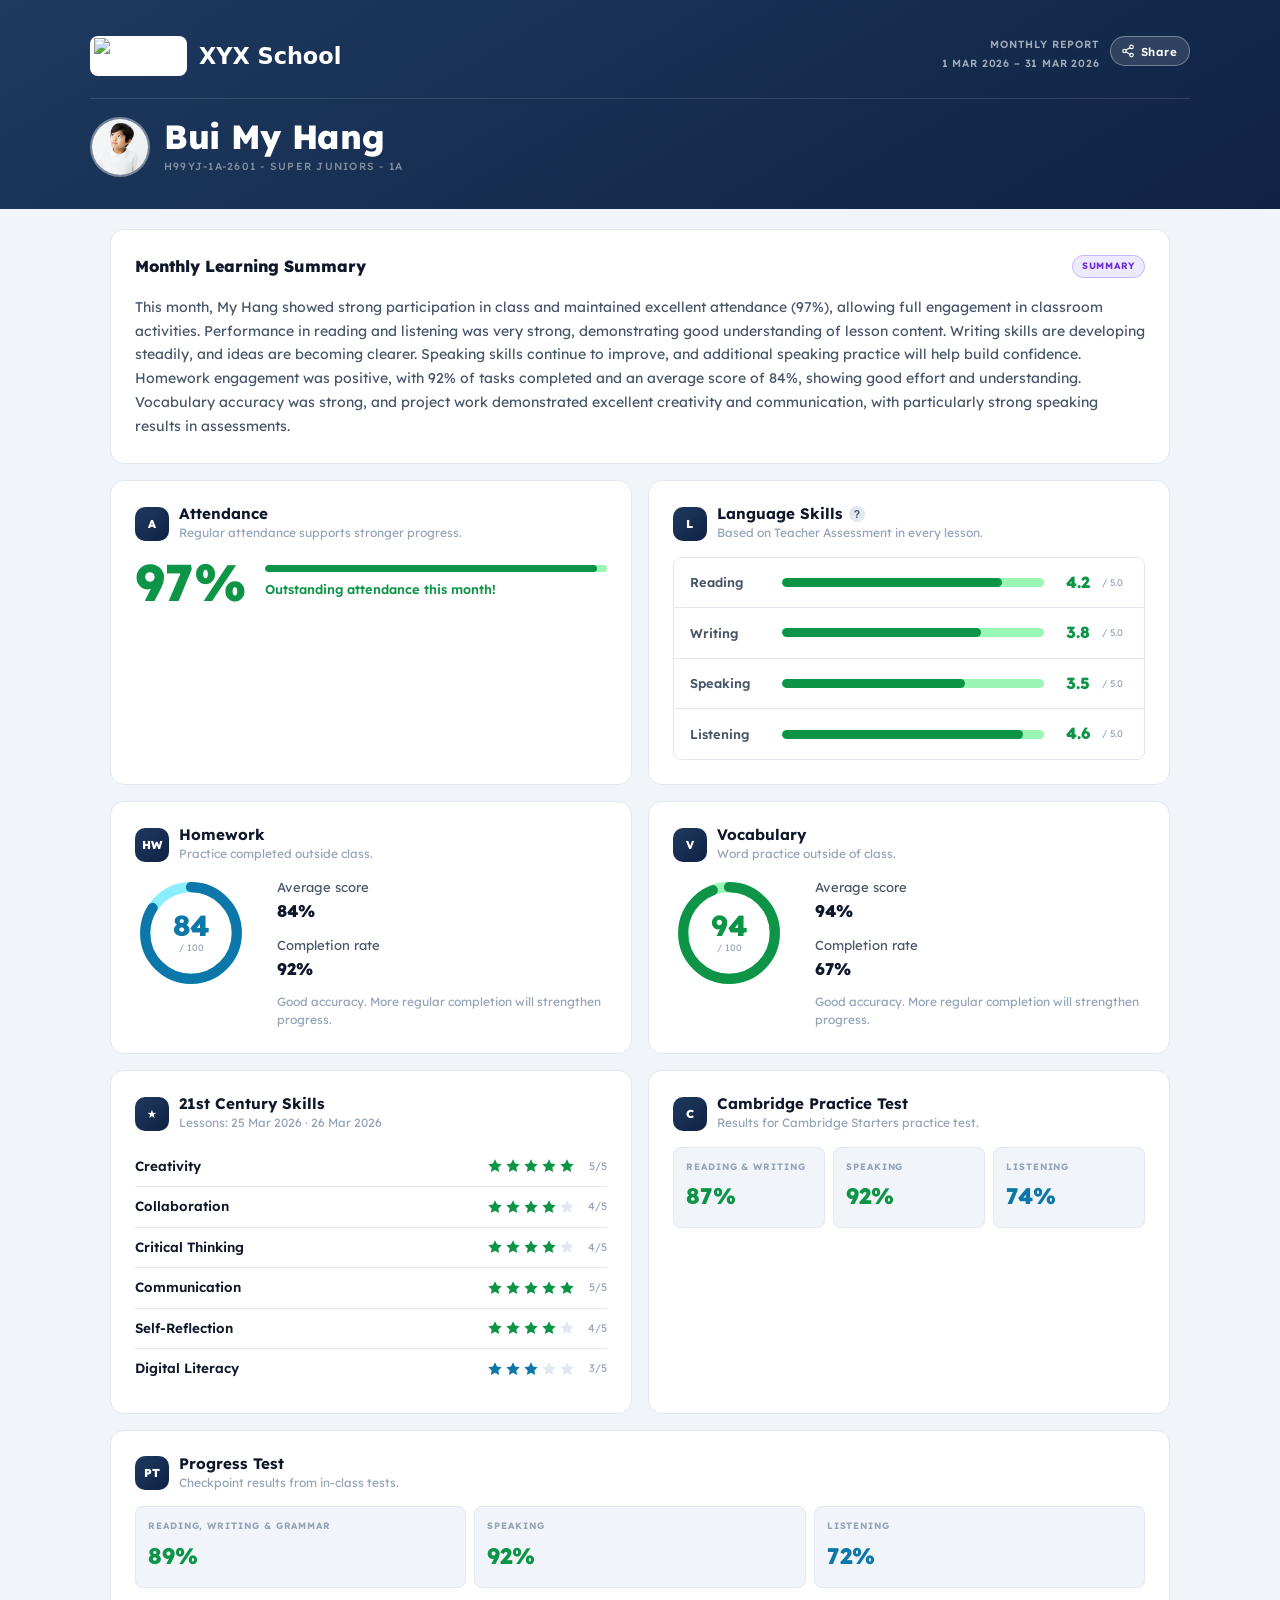
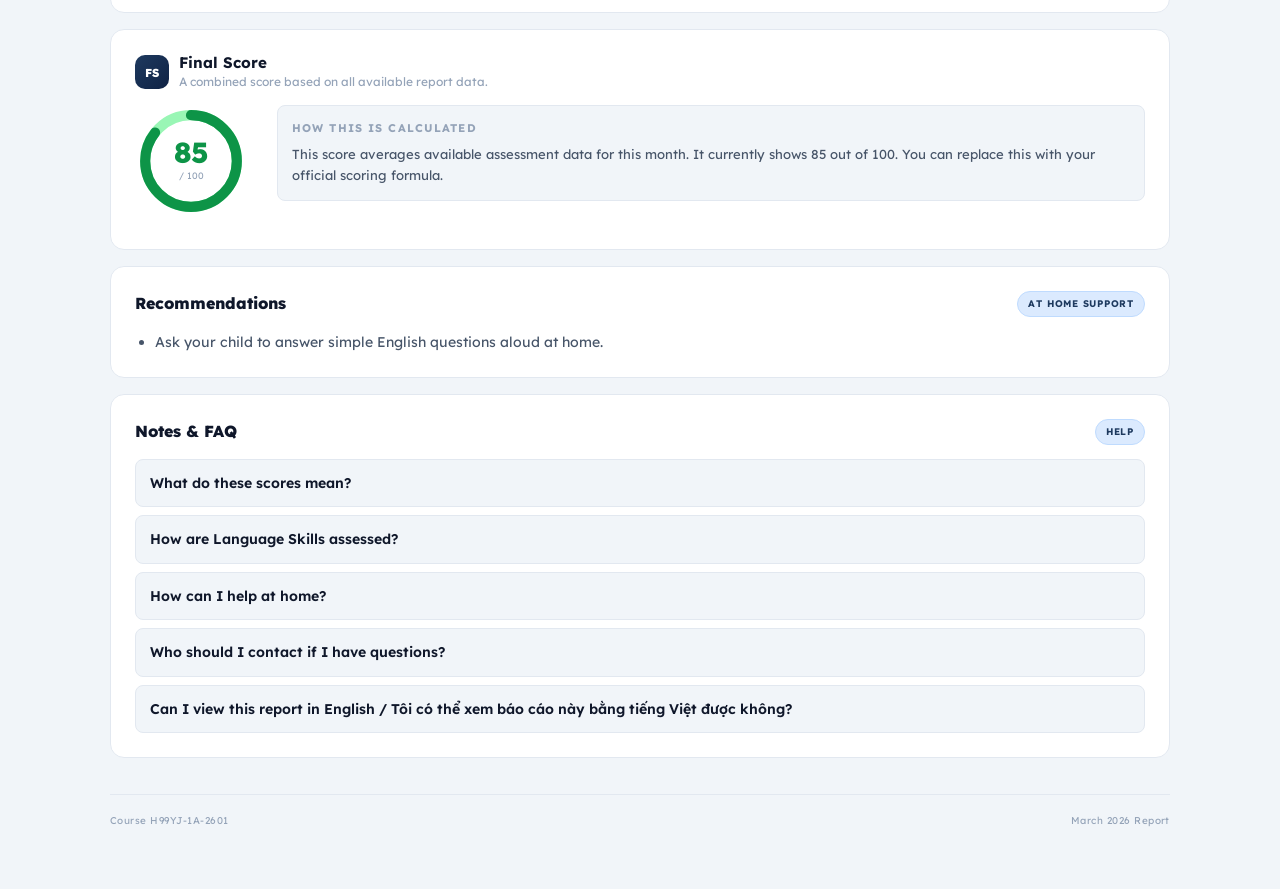
==== report.html @ 154bbc45 "update share info" ====
<!doctype html>
<html lang="en">
   <head>
      <meta charset="UTF-8" />
      <meta name="viewport" content="width=device-width, initial-scale=1.0" />
      <title>Monthly Report</title>
      <link rel="preconnect" href="https://fonts.googleapis.com" />
      <link rel="preconnect" href="https://fonts.gstatic.com" crossorigin />
      <link href="https://fonts.googleapis.com/css2?family=Lexend:wght@300;400;500;600;700;800&display=swap" rel="stylesheet" />
      <link rel="stylesheet" href="styles/style.css" />
   </head>
   <body>
      <!-- ═══════════════ HEADER ═══════════════ -->
      <header class="header">
         <div class="header-inner">
            <div class="header-top">
               <div class="brand">
                  <div class="brand-mark"><img src="https://placehold.co/50x50/FFFFFF/333?text=Logo" alt="ILA Logo" /></div>
                  <div>
                     <div class="brand-name">XYX School</div>
                  </div>
               </div>
               <div class="header-top-right">
                  <div class="period-badge">Monthly Report<br /><span id="hdr-period"></span></div>
                  <button class="share-btn" type="button" onclick="shareReport()" title="Share this report">
                     <svg viewBox="0 0 24 24" fill="none" stroke="currentColor" stroke-width="2" stroke-linecap="round" stroke-linejoin="round">
                        <circle cx="18" cy="5" r="3" />
                        <circle cx="6" cy="12" r="3" />
                        <circle cx="18" cy="19" r="3" />
                        <line x1="8.59" y1="13.51" x2="15.42" y2="17.49" />
                        <line x1="15.41" y1="6.51" x2="8.59" y2="10.49" />
                     </svg>
                     Share
                  </button>
               </div>
            </div>

            <div class="header-student">
               <div class="avatar" id="avatar-wrap">
                  <svg viewBox="0 0 24 24" fill="none">
                     <circle cx="12" cy="8" r="4" fill="white" />
                     <path d="M4 20c0-4 3.58-7 8-7s8 3 8 7" fill="white" opacity=".65" />
                  </svg>
               </div>
               <div>
                  <div class="student-name" id="hdr-name"></div>
                  <div class="hdr-course-container">
                     <span class="student-course" id="hdr-course"></span>
                     <span class="student-program" id="hdr-program"></span>
                     <span class="student-level" id="hdr-level"></span>
                  </div>
               </div>
            </div>
         </div>
      </header>

      <div class="page">
         <!-- ═══════════════ AI FEEDBACK ═══════════════ -->
         <section class="feedback-section">
            <div class="feedback-card">
               <div class="feedback-header">
                  <span class="feedback-title">Monthly Learning Summary</span>
                  <span class="ai-badge">Summary</span>
               </div>
               <div class="feedback-body">
                  <div class="feedback-block">
                     <p id="feedback-summary"></p>
                  </div>
               </div>
            </div>
         </section>

         <!-- ═══════════════ DASHBOARD GRID ═══════════════ -->
         <div class="dashboard" id="dashboard">
            <!-- ATTENDANCE -->
            <article class="card module rise" id="sec-att">
               <div class="module-head">
                  <div class="mod-icon">A</div>
                  <div>
                     <h3>Attendance</h3>
                     <p class="small-note">Regular attendance supports stronger progress.</p>
                  </div>
               </div>
               <div class="att-body">
                  <div class="att-num" id="att-num"></div>
                  <div class="att-right">
                     <div class="att-track" id="att-track">
                        <div class="att-fill" id="att-fill"></div>
                     </div>
                     <div class="att-msg" id="att-msg"></div>
                  </div>
               </div>
            </article>

            <!-- LANGUAGE SKILLS -->
            <article class="card module rise" id="sec-outcomes">
               <div class="module-head">
                  <div class="mod-icon">L</div>
                  <div>
                     <div class="module-title-row">
                        <h3>Language Skills</h3>
                        <button class="help-icon" type="button" onclick="openFaq('faq-lang-skills')" title="How are Language Skills assessed?">?</button>
                     </div>
                     <p class="small-note">Based on Teacher Assessment in every lesson.</p>
                  </div>
               </div>
               <div class="skills-list" id="skills-list"></div>
            </article>

            <!-- HOMEWORK -->
            <article class="card module rise" id="sec-hw">
               <div class="module-head">
                  <div class="mod-icon">HW</div>
                  <div>
                     <h3>Homework</h3>
                     <p class="small-note">Practice completed outside class.</p>
                  </div>
               </div>
               <div class="split two-col">
                  <div id="hw-donut-wrap"></div>
                  <div class="metric-stack">
                     <div class="metric-item">Average score<strong id="hw-avg">—</strong></div>
                     <div class="metric-item">Completion rate<strong id="hw-completion">—</strong></div>
                     <p class="metric-note" id="hw-note"></p>
                  </div>
               </div>
            </article>

            <!-- VOCABULARY -->
            <article class="card module rise" id="sec-vocab">
               <div class="module-head">
                  <div class="mod-icon">V</div>
                  <div>
                     <h3>Vocabulary</h3>
                     <p class="small-note">Word practice outside of class.</p>
                  </div>
               </div>
               <div class="split two-col">
                  <div id="vocab-donut-wrap"></div>
                  <div class="metric-stack">
                     <div class="metric-item">Average score<strong id="vocab-avg">—</strong></div>
                     <div class="metric-item">Completion rate<strong id="vocab-completion">—</strong></div>
                     <p class="metric-note" id="vocab-note"></p>
                  </div>
               </div>
            </article>

            <!-- PROJECT SKILLS (PBL) -->
            <article class="card module rise" id="sec-pbl">
               <div class="module-head">
                  <div class="mod-icon">★</div>
                  <div>
                     <h3>21st Century Skills</h3>
                     <p class="small-note" id="pbl-dates-note"></p>
                  </div>
               </div>
               <div id="pbl-rows"></div>
            </article>

            <!-- CAMBRIDGE TEST -->
            <article class="card module rise" id="sec-cambridge">
               <div class="module-head">
                  <div class="mod-icon">C</div>
                  <div>
                     <h3>Cambridge Practice Test</h3>
                     <p class="small-note" id="cambridge-note"></p>
                  </div>
               </div>
               <div class="mini-grid" id="cambridge-grid"></div>
            </article>

            <!-- PROGRESS TEST -->
            <article class="card module rise span-2" id="sec-progress">
               <div class="module-head">
                  <div class="mod-icon">PT</div>
                  <div>
                     <h3>Progress Test</h3>
                     <p class="small-note">Checkpoint results from in-class tests.</p>
                  </div>
               </div>
               <div class="mini-grid" id="progress-grid"></div>
            </article>

            <!-- FINAL SCORE -->
            <article class="card module rise span-2" id="sec-final">
               <div class="module-head">
                  <div class="mod-icon">FS</div>
                  <div>
                     <h3>Final Score</h3>
                     <p class="small-note">A combined score based on all available report data.</p>
                  </div>
               </div>
               <div class="split two-col">
                  <div id="final-donut-wrap"></div>
                  <div class="note-card">
                     <strong>How this is calculated</strong>
                     <span id="final-note"
                        >This shows the overall English proficieny at the end of the course for this level. It includes results of Teacher assessment, homework, projects, and
                        progress tests.</span
                     >
                  </div>
               </div>
            </article>
         </div>
         <!-- /dashboard -->

         <!-- ═══════════════ NEXT STEPS ═══════════════ -->
         <div class="section rise recommendations">
            <div class="card">
               <div class="sec-head">
                  <h2 class="sec-head-title">Recommendations</h2>
                  <div class="badge">At home support</div>
               </div>
               <ul id="recommendations-list"></ul>
            </div>
         </div>

         <!-- ═══════════════ NOTES / FAQ ═══════════════ -->
         <div class="section rise">
            <div class="card">
               <div class="sec-head">
                  <h2 class="sec-head-title">Notes &amp; FAQ</h2>
                  <div class="badge">Help</div>
               </div>
               <details>
                  <summary>What do these scores mean?</summary>
                  <div class="faq-content">
                     This report is designed to be easy to understand. Higher numbers and fuller charts indicate stronger performance or more completed practice. Sections that are
                     missing simply have no data available for this month.
                  </div>
               </details>
               <details id="faq-lang-skills">
                  <summary>How are Language Skills assessed?</summary>
                  <div class="faq-content">
                     Language Skills are based on the Teacher's assessment in every lesson. They reflect the student's current performance in class and are a key factor in
                     determining their overall course progress. A score of 3 or above indicates the student is meeting expectations for their level, while scores of 1–2 suggest
                     areas where additional focus and practice may be needed.
                  </div>
               </details>
               <details>
                  <summary>How can I help at home?</summary>
                  <div class="faq-content">
                     Encourage short and regular English practice. Even 5–10 minutes a few times each week can help build confidence and improve long-term progress.
                  </div>
               </details>
               <details>
                  <summary>Who should I contact if I have questions?</summary>
                  <div class="faq-content">Please reach out to your child's Teaching Assistant or your Admissions Officer at your center.</div>
               </details>
               <details>
                  <summary>Can I view this report in English / Tôi có thể xem báo cáo này bằng tiếng Việt được không?</summary>
                  <div class="faq-content">Yes. Change your Profile settings to whichever language you prefer.</div>
               </details>
            </div>
         </div>

         <!-- ═══════════════ FOOTER ═══════════════ -->
         <div class="footer rise">
            <span id="ftr-course"></span>
            <span id="ftr-date"></span>
         </div>
      </div>
      <!-- /page -->

      <script src="scripts/script.js"></script>
   </body>
</html>
---- styles/style.css ----
/* ── TOKENS ─────────────────────────────────────── */
:root {
   --font: "Lexend", system-ui, sans-serif;
   --bg: #f1f5f9;
   --surface: #ffffff;
   --ink: #0f172a;
   --ink-2: #475569;
   --ink-3: #94a3b8;
   --border: #e2e8f0;

   --header-a: #1e3a5f;
   --header-b: #0f2244;

   /* Color1 — excellent (≥85% / 5★) */
   --green: #0d9447;
   --green-bg: #f0fdfa;
   --green-trk: #99f6b5;
   --green-border: #5eeaab;

   /* Color2 — good (70-84% / 3-4★) */
   --yellow: #0c77a8;
   --yellow-bg: #ebf6ff;
   --yellow-trk: #8aeefd;
   --yellow-border: #4dcdfc;

   /* Color3 — needs work (<70% / 1-2★) */
   --red: #c2410c;
   --red-bg: #fff7ed;
   --red-trk: #fed7aa;
   --red-border: #fdba74;

   --star-on: #f59e0b;
   --star-off: #e2e8f0;

   --r-sm: 8px;
   --r: 14px;
   --r-lg: 20px;
   --sp: 20px;
   --max: 1100px;
}

/* ── RESET ──────────────────────────────────────── */
*,
*::before,
*::after {
   box-sizing: border-box;
   margin: 0;
   padding: 0;
}
html {
   font-size: 16px;
}
body {
   font-family: var(--font);
   background: var(--bg);
   color: var(--ink);
   line-height: 1.6;
   padding-bottom: 60px;
}

/* ── ANIMATIONS ─────────────────────────────── */
@keyframes rise {
   from {
      opacity: 0;
      transform: translateY(16px);
   }
   to {
      opacity: 1;
      transform: none;
   }
}
@keyframes barGrow {
   from {
      width: 0;
   }
}
@keyframes starPop {
   0% {
      transform: scale(0);
   }
   70% {
      transform: scale(1.25);
   }
   100% {
      transform: scale(1);
   }
}

.rise {
   opacity: 0;
   animation: rise 0.5s ease forwards;
}
.rise:nth-child(1) {
   animation-delay: 0.06s;
}
.rise:nth-child(2) {
   animation-delay: 0.13s;
}
.rise:nth-child(3) {
   animation-delay: 0.2s;
}
.rise:nth-child(4) {
   animation-delay: 0.27s;
}
.rise:nth-child(5) {
   animation-delay: 0.34s;
}
.rise:nth-child(6) {
   animation-delay: 0.41s;
}
.rise:nth-child(7) {
   animation-delay: 0.48s;
}
.rise:nth-child(8) {
   animation-delay: 0.55s;
}
.rise:nth-child(9) {
   animation-delay: 0.62s;
}
.rise:nth-child(10) {
   animation-delay: 0.69s;
}
.rise:nth-child(11) {
   animation-delay: 0.76s;
}

/* ── PAGE SHELL ─────────────────────────────── */
.page {
   max-width: var(--max);
   margin: 0 auto;
   padding: 0 var(--sp);
}

/* ── HEADER ─────────────────────────────────── */
.header {
   background: linear-gradient(150deg, var(--header-a) 0%, var(--header-b) 100%);
   color: #fff;
   padding: 28px var(--sp) 26px;
}
.header-inner {
   max-width: var(--max);
   margin: 0 auto;
}

.header-top {
   display: flex;
   justify-content: space-between;
   align-items: flex-start;
   gap: 12px;
   margin-bottom: 22px;
}
.brand {
   display: flex;
   align-items: center;
   gap: 12px;
}

.brand-mark {
   height: 40px;
   width: auto;
   border-radius: 8px;
   background: #fff;
   padding: 8px 4px;
   display: flex;
   align-items: center;
   flex-shrink: 0;
   overflow: hidden;
}
.brand-mark img {
   height: 36px;
   width: auto;
   display: block;
}
.brand-name {
   font-family:
      system-ui,
      -apple-system,
      BlinkMacSystemFont,
      "Segoe UI",
      Roboto,
      Oxygen,
      Ubuntu,
      Cantarell,
      "Open Sans",
      "Helvetica Neue",
      sans-serif !important;
   font-size: 1.4rem;
   font-weight: 700;
   line-height: 1.2;
}
.brand-sub {
   font-size: 0.62rem;
   letter-spacing: 0.1em;
   text-transform: uppercase;
   opacity: 0.5;
   margin-top: 1px;
}
.header-top-right {
   display: flex;
   align-items: flex-start;
   gap: 10px;
}
.share-btn {
   display: flex;
   align-items: center;
   gap: 6px;
   height: 30px;
   padding: 0 12px 0 10px;
   border-radius: 99px;
   border: 1.5px solid rgba(255, 255, 255, 0.35);
   background: rgba(255, 255, 255, 0.12);
   color: #fff;
   cursor: pointer;
   font-size: 0.72rem;
   font-weight: 600;
   letter-spacing: 0.04em;
   transition:
      background 0.15s,
      border-color 0.15s;
   flex-shrink: 0;
   font-family: var(--font);
}
.share-btn:hover {
   background: rgba(255, 255, 255, 0.25);
   border-color: rgba(255, 255, 255, 0.6);
}
.share-btn svg {
   width: 14px;
   height: 14px;
   flex-shrink: 0;
}
.period-badge {
   font-size: 0.65rem;
   font-weight: 600;
   letter-spacing: 0.08em;
   text-transform: uppercase;
   opacity: 0.6;
   text-align: right;
   line-height: 1.8;
}

.header-student {
   display: flex;
   align-items: center;
   gap: 14px;
   padding-top: 18px;
   border-top: 1px solid rgba(255, 255, 255, 0.12);
}
.avatar {
   width: 60px;
   height: 60px;
   border-radius: 50%;
   background: rgba(255, 255, 255, 0.15);
   border: 2px solid rgba(255, 255, 255, 0.3);
   display: flex;
   align-items: center;
   justify-content: center;
   flex-shrink: 0;
}
.avatar svg {
   width: 34px;
   height: 34px;
   opacity: 0.7;
}
.avatar img {
   width: 100%;
   height: 100%;
   border-radius: 50%;
   object-fit: cover;
   display: block;
}
.student-name {
   font-size: clamp(1.5rem, 6vw, 2.1rem);
   font-weight: 800;
   line-height: 1.1;
   letter-spacing: -0.01em;
   margin-bottom: 4px;
}
.hdr-course-container {
   font-size: 0.65rem;
   letter-spacing: 0.12em;
   text-transform: uppercase;
   opacity: 0.45;
   font-weight: 500;
}

/* ── SECTION ────────────────────────────────── */
.section {
   margin-top: 16px;
}

/* ── SECTION HEAD (with badge) ──────────────── */
.sec-head {
   display: flex;
   align-items: center;
   justify-content: space-between;
   gap: 12px;
   margin-bottom: 14px;
}
.sec-head-title {
   font-size: 1rem;
   font-weight: 800;
   color: var(--ink);
}

.badge {
   font-size: 0.6rem;
   font-weight: 700;
   letter-spacing: 0.08em;
   text-transform: uppercase;
   color: var(--header-a);
   background: #dbeafe;
   border: 1px solid #bfdbfe;
   border-radius: 99px;
   padding: 4px 10px;
   white-space: nowrap;
   flex-shrink: 0;
}

/* ── CARD ───────────────────────────────────── */
.card {
   background: var(--surface);
   border: 1px solid var(--border);
   border-radius: var(--r);
   padding: 20px;
}

/* ── COLOR HELPERS ──────────────────────────── */
.c-green {
   color: var(--green);
}
.c-yellow {
   color: var(--yellow);
}
.c-red {
   color: var(--red);
}

/* ── DASHBOARD GRID ─────────────────────────── */
.dashboard {
   display: grid;
   grid-template-columns: 1fr;
   gap: 16px;
   margin-top: 16px;
}

/* ── MODULE CARD ────────────────────────────── */
.module-head {
   display: flex;
   align-items: center;
   gap: 10px;
   margin-bottom: 14px;
}
.mod-icon {
   width: 34px;
   height: 34px;
   border-radius: 10px;
   flex-shrink: 0;
   display: flex;
   align-items: center;
   justify-content: center;
   background: linear-gradient(135deg, var(--header-a), var(--header-b));
   color: #fff;
   font-size: 0.72rem;
   font-weight: 800;
   letter-spacing: 0.01em;
   text-align: center;
   line-height: 1;
}
.module h3 {
   margin: 0;
   font-size: 0.95rem;
   font-weight: 700;
   line-height: 1.2;
}
.small-note {
   font-size: 0.75rem;
   color: var(--ink-3);
   margin: 0;
}

/* ── SPLIT LAYOUT ───────────────────────────── */
.split {
   display: grid;
   gap: 12px;
   align-items: start;
}
.split.two-col {
   grid-template-columns: 1fr;
}

/* ── ATTENDANCE ─────────────────────────────── */
.att-body {
   display: flex;
   align-items: center;
   gap: 18px;
}
.att-num {
   font-size: 3.2rem;
   font-weight: 800;
   line-height: 1;
   flex-shrink: 0;
}
.att-right {
   flex: 1;
   min-width: 0;
}
.att-track {
   height: 7px;
   border-radius: 99px;
   overflow: hidden;
   margin-bottom: 7px;
}
.att-fill {
   height: 100%;
   border-radius: 99px;
   animation: barGrow 1s cubic-bezier(0.4, 0, 0.2, 1) 0.3s both;
}
.att-msg {
   font-size: 0.8rem;
   font-weight: 600;
}

/* ── OUTCOMES / SKILLS ──────────────────────── */
.skills-list {
   border-radius: var(--r-sm);
   overflow: hidden;
   border: 1px solid var(--border);
}
.skill-row {
   display: flex;
   align-items: center;
   gap: 12px;
   padding: 12px 16px;
   border-bottom: 1px solid var(--border);
   background: var(--surface);
}
.skill-row:last-child {
   border-bottom: none;
}
.skill-name {
   width: 80px;
   flex-shrink: 0;
   font-size: 0.8rem;
   font-weight: 600;
   color: var(--ink-2);
}
.skill-track {
   flex: 1;
   height: 9px;
   border-radius: 99px;
   overflow: hidden;
}
.skill-fill {
   height: 100%;
   border-radius: 99px;
   animation: barGrow 1s cubic-bezier(0.4, 0, 0.2, 1) 0.5s both;
}
.skill-val {
   font-size: 1rem;
   font-weight: 800;
   width: 34px;
   text-align: right;
   flex-shrink: 0;
}
.skill-max {
   font-size: 0.6rem;
   color: var(--ink-3);
   width: 26px;
   flex-shrink: 0;
}

/* ── METRIC STACK (hw / vocab) ───────────────── */
.metric-stack {
   display: grid;
   gap: 10px;
}
.metric-item {
   font-size: 0.82rem;
   color: var(--ink-2);
}
.metric-item strong {
   display: block;
   font-size: 1.05rem;
   font-weight: 800;
   color: var(--ink);
}
.metric-note {
   font-size: 0.75rem;
   color: var(--ink-3);
   line-height: 1.5;
}

/* ── DONUT ──────────────────────────────────── */
.donut-wrap {
   position: relative;
   width: 112px;
   height: 112px;
   margin: 0 auto 8px;
}
.donut-svg {
   width: 112px;
   height: 112px;
   transform: rotate(-90deg);
}
.donut-trk {
   fill: none;
   stroke-width: 10;
}
.donut-fill {
   fill: none;
   stroke-width: 10;
   stroke-linecap: round;
   stroke-dasharray: 283;
   stroke-dashoffset: 283;
   transition: stroke-dashoffset 1.2s cubic-bezier(0.4, 0, 0.2, 1) 0.3s;
}
.donut-center {
   position: absolute;
   inset: 0;
   display: flex;
   flex-direction: column;
   align-items: center;
   justify-content: center;
}
.donut-score {
   font-size: 1.8rem;
   font-weight: 800;
   line-height: 1;
}
.donut-unit {
   font-size: 0.58rem;
   color: var(--ink-3);
   margin-top: 2px;
}

/* ── PBL ────────────────────────────────────── */
.pbl-row {
   display: flex;
   align-items: center;
   gap: 10px;
   padding: 9px 0;
   border-bottom: 1px solid var(--border);
}
.pbl-row:last-child {
   border-bottom: none;
}
.pbl-name {
   flex: 1;
   font-size: 0.84rem;
   font-weight: 600;
}
.pbl-stars {
   display: flex;
   gap: 2px;
}
.pbl-star {
   width: 16px;
   height: 16px;
   flex-shrink: 0;
   transition: fill 0.15s;
}
.pbl-star.on {
   animation: starPop 0.3s ease both;
}
.pbl-star.on:nth-child(1) {
   animation-delay: 0.5s;
}
.pbl-star.on:nth-child(2) {
   animation-delay: 0.58s;
}
.pbl-star.on:nth-child(3) {
   animation-delay: 0.66s;
}
.pbl-star.on:nth-child(4) {
   animation-delay: 0.74s;
}
.pbl-star.on:nth-child(5) {
   animation-delay: 0.82s;
}
.pbl-num {
   font-size: 0.68rem;
   color: var(--ink-3);
   width: 22px;
   text-align: right;
   flex-shrink: 0;
}

/* ── MINI CARDS (tests) ─────────────────────── */
.mini-grid {
   display: grid;
   grid-template-columns: repeat(2, 1fr);
   gap: 8px;
}
.mini-card {
   border: 1px solid var(--border);
   border-radius: var(--r-sm);
   padding: 12px;
   background: var(--bg);
}
.mini-label {
   font-size: 0.58rem;
   font-weight: 700;
   text-transform: uppercase;
   letter-spacing: 0.1em;
   color: var(--ink-3);
   margin-bottom: 5px;
}
.mini-value {
   font-size: 1.4rem;
   font-weight: 800;
}

/* ── NOTE CARD (final score) ────────────────── */
.note-card {
   border: 1px solid var(--border);
   border-radius: var(--r-sm);
   padding: 14px;
   background: var(--bg);
   font-size: 0.82rem;
   color: var(--ink-2);
   line-height: 1.6;
}
.note-card strong {
   display: block;
   font-size: 0.7rem;
   font-weight: 700;
   text-transform: uppercase;
   letter-spacing: 0.1em;
   color: var(--ink-3);
   margin-bottom: 6px;
}

/* ── RECOMMENDATIONS ────────────────────────── */
.recommendations ul {
   margin: 0;
   padding-left: 20px;
   display: grid;
   gap: 8px;
   color: var(--ink-2);
   font-size: 0.88rem;
}
.recommendations ul ul {
   margin-top: 6px;
   padding-left: 20px;
   display: grid;
   gap: 5px;
   list-style-type: circle;
   font-size: 0.83rem;
   /* color: var(--ink-3); */
}

/* ── Help icon ──────────────────────────────── */
.module-title-row {
   display: flex;
   align-items: center;
   gap: 6px;
}
.help-icon {
   flex-shrink: 0;
   display: flex;
   align-items: center;
   justify-content: center;
   width: 16px;
   height: 16px;
   border-radius: 50%;
   border: none;
   background: var(--border);
   color: var(--ink-2);
   font-size: 0.65rem;
   font-weight: 700;
   cursor: pointer;
   padding: 0;
   transition:
      background 0.15s,
      color 0.15s;
}
.help-icon:hover {
   background: var(--header-a);
   color: #fff;
}

/* ── FAQ ────────────────────────────────────── */
details {
   border: 1px solid var(--border);
   border-radius: var(--r-sm);
   background: var(--bg);
   padding: 0 14px;
}
details + details {
   margin-top: 8px;
}
summary {
   cursor: pointer;
   list-style: none;
   padding: 12px 0;
   font-weight: 600;
   font-size: 0.88rem;
   color: var(--ink);
}
summary::-webkit-details-marker {
   display: none;
}
.faq-content {
   color: var(--ink-2);
   padding: 0 0 12px;
   font-size: 0.84rem;
   line-height: 1.65;
}

/* ── AI FEEDBACK ────────────────────────────── */
.feedback-section {
   margin-top: 20px;
}
.feedback-card {
   background: var(--surface);
   border: 1px solid var(--border);
   border-radius: var(--r);
   padding: 20px;
}
.feedback-header {
   display: flex;
   align-items: center;
   justify-content: space-between;
   gap: 12px;
   margin-bottom: 16px;
}
.feedback-title {
   font-size: 1rem;
   font-weight: 800;
   color: var(--ink);
}
.ai-badge {
   font-size: 0.58rem;
   font-weight: 700;
   letter-spacing: 0.08em;
   text-transform: uppercase;
   color: #6d28d9;
   background: #ede9fe;
   border: 1px solid #c4b5fd;
   border-radius: 99px;
   padding: 3px 9px;
   white-space: nowrap;
   flex-shrink: 0;
}
.feedback-body {
   display: grid;
   gap: 16px;
}
.feedback-block h4 {
   font-size: 0.82rem;
   font-weight: 700;
   color: var(--ink);
   margin-bottom: 6px;
   letter-spacing: 0.01em;
}
.feedback-block p {
   font-size: 0.88rem;
   color: var(--ink-2);
   line-height: 1.7;
   margin: 0;
}
@media (min-width: 560px) {
   .feedback-card {
      padding: 24px;
   }
}

/* ── FOOTER ─────────────────────────────────── */
.footer {
   display: flex;
   justify-content: space-between;
   flex-wrap: wrap;
   gap: 6px;
   margin-top: 36px;
   padding-top: 18px;
   border-top: 1px solid var(--border);
}
.footer span {
   font-size: 0.62rem;
   color: var(--ink-3);
   letter-spacing: 0.05em;
}

/* ── RESPONSIVE ─────────────────────────────── */
@media (min-width: 420px) {
   .header-meta {
      grid-template-columns: repeat(4, 1fr);
   }
}
@media (min-width: 480px) {
   .split.two-col {
      grid-template-columns: 130px 1fr;
   }
   .donut-wrap {
      margin: 0 0 8px;
   }
}
@media (min-width: 560px) {
   .header {
      padding: 36px 28px 32px;
   }
   .card {
      padding: 24px;
   }
}
@media (min-width: 600px) {
   .summary-grid {
      grid-template-columns: 1.2fr 0.8fr;
   }
   .mini-grid {
      grid-template-columns: repeat(3, 1fr);
   }
}
@media (min-width: 640px) {
   .dashboard {
      grid-template-columns: repeat(2, 1fr);
   }
   .dashboard .span-2 {
      grid-column: span 2;
   }
}

.hidden {
   display: none !important;
}
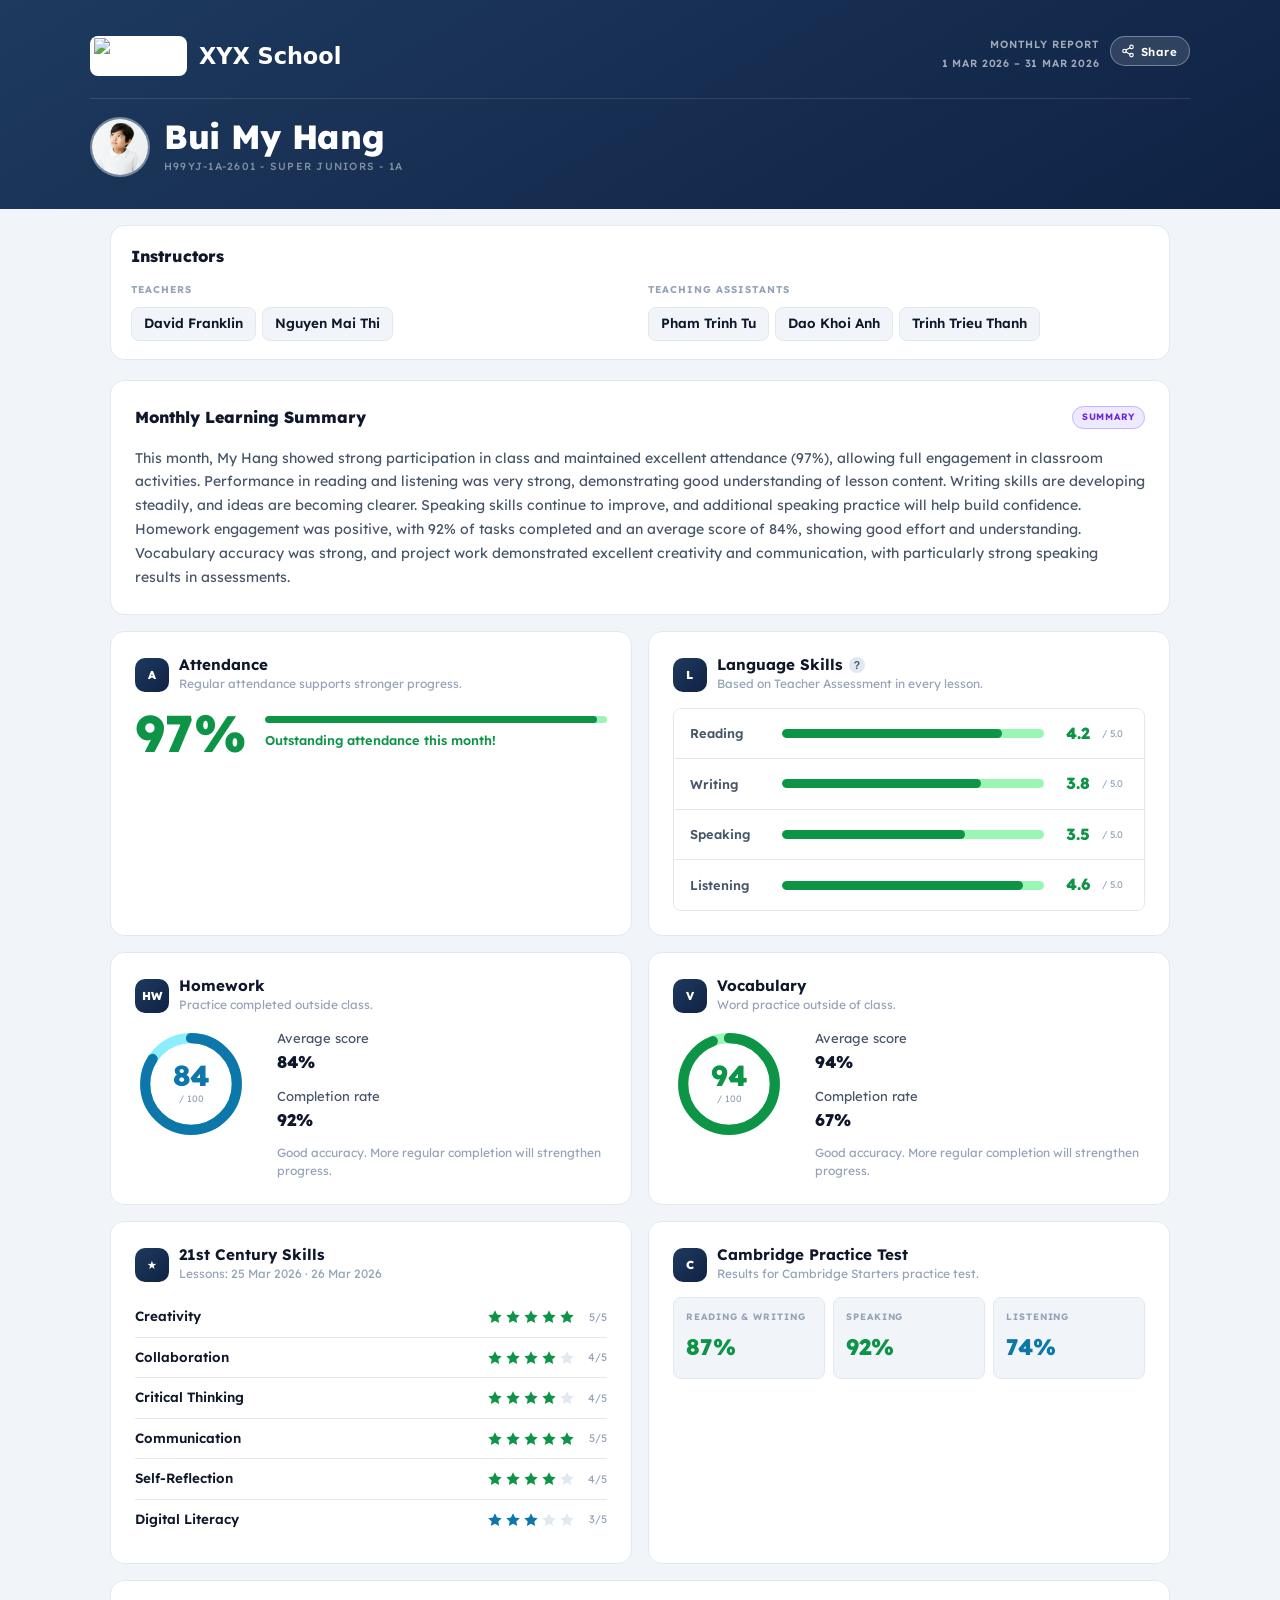
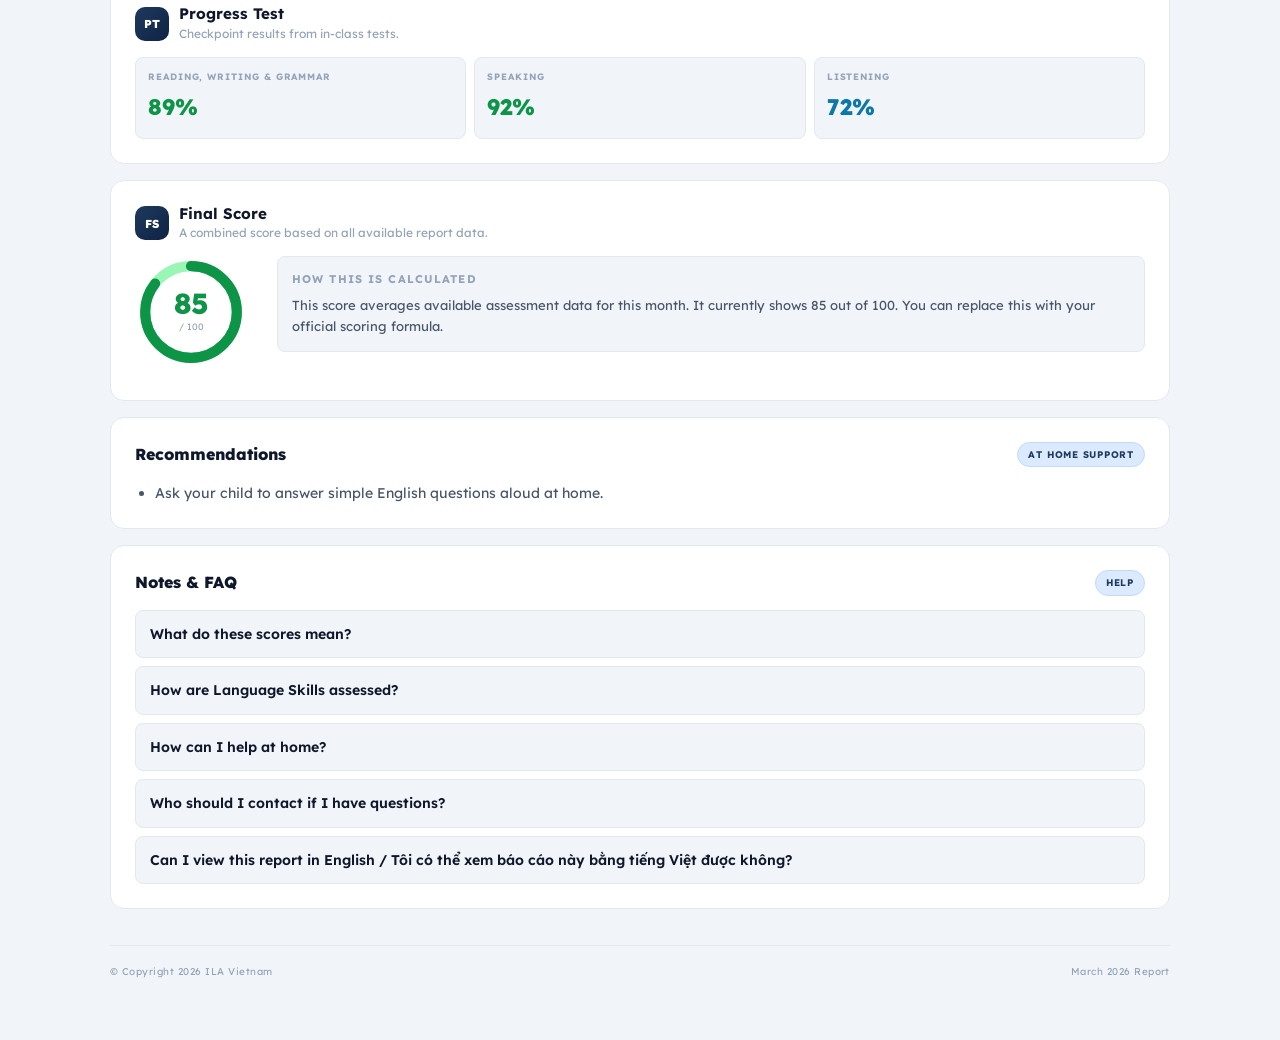
==== commit 2575fcec: "updated data" ====
--- a/report.html
+++ b/report.html
@@ -55,6 +55,21 @@
       </header>
 
       <div class="page">
+         <!-- ═══════════════ STAFF ═══════════════ -->
+         <div class="staff-section" id="sec-staff">
+            <div class="staff-heading">
+               <h2 class="sec-head-title">Instructors</h2>
+            </div>
+            <div class="staff-group" id="staff-teachers-group">
+               <span class="staff-label">Teachers</span>
+               <div class="staff-names" id="staff-teachers"></div>
+            </div>
+            <div class="staff-group" id="staff-tas-group">
+               <span class="staff-label">Teaching Assistants</span>
+               <div class="staff-names" id="staff-tas"></div>
+            </div>
+         </div>
+
          <!-- ═══════════════ AI FEEDBACK ═══════════════ -->
          <section class="feedback-section">
             <div class="feedback-card">
--- a/styles/style.css
+++ b/styles/style.css
@@ -87,8 +87,7 @@
 }
 
 .rise {
-   opacity: 0;
-   animation: rise 0.5s ease forwards;
+   animation: rise 0.5s ease both;
 }
 .rise:nth-child(1) {
    animation-delay: 0.06s;
@@ -284,6 +283,53 @@
    font-weight: 500;
 }
 
+/* ── STAFF ──────────────────────────────────── */
+.staff-section {
+   display: grid;
+   grid-template-columns: 1fr 1fr;
+   gap: 12px 16px;
+   background: var(--surface);
+   border: 1px solid var(--border);
+   border-radius: var(--r);
+   padding: 18px 20px;
+   margin-top: 16px;
+   margin-bottom: 16px;
+}
+@media (max-width: 479px) {
+   .staff-section {
+      grid-template-columns: 1fr;
+   }
+}
+.staff-heading {
+   grid-column: 1 / -1;
+}
+.staff-group {
+   display: flex;
+   flex-direction: column;
+   gap: 10px;
+}
+.staff-label {
+   font-size: 0.62rem;
+   font-weight: 700;
+   text-transform: uppercase;
+   letter-spacing: 0.1em;
+   color: var(--ink-3);
+}
+.staff-names {
+   display: flex;
+   flex-wrap: wrap;
+   gap: 6px;
+}
+.staff-name {
+   font-size: 0.84rem;
+   font-weight: 600;
+   color: var(--ink);
+   background: var(--bg);
+   border: 1px solid var(--border);
+   border-radius: var(--r-sm);
+   padding: 5px 12px;
+}
+
 /* ── SECTION ────────────────────────────────── */
 .section {
    margin-top: 16px;
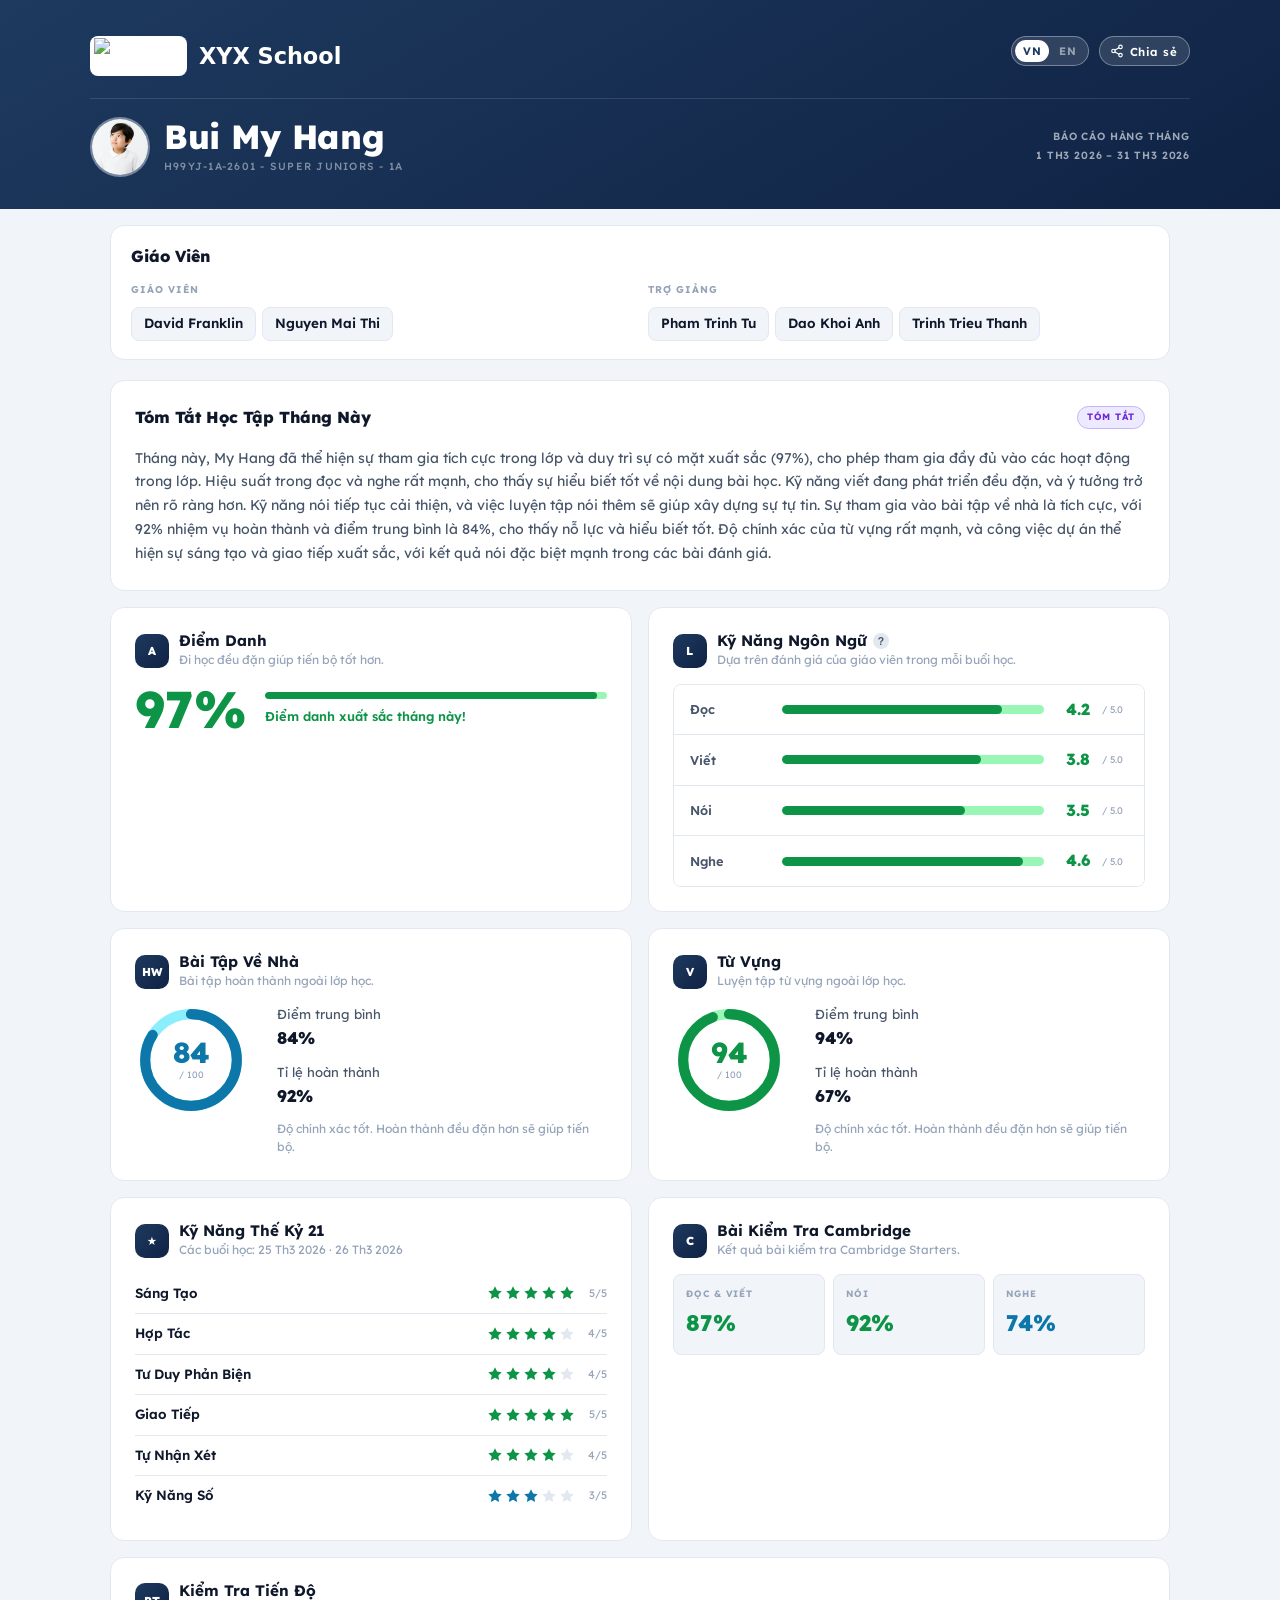
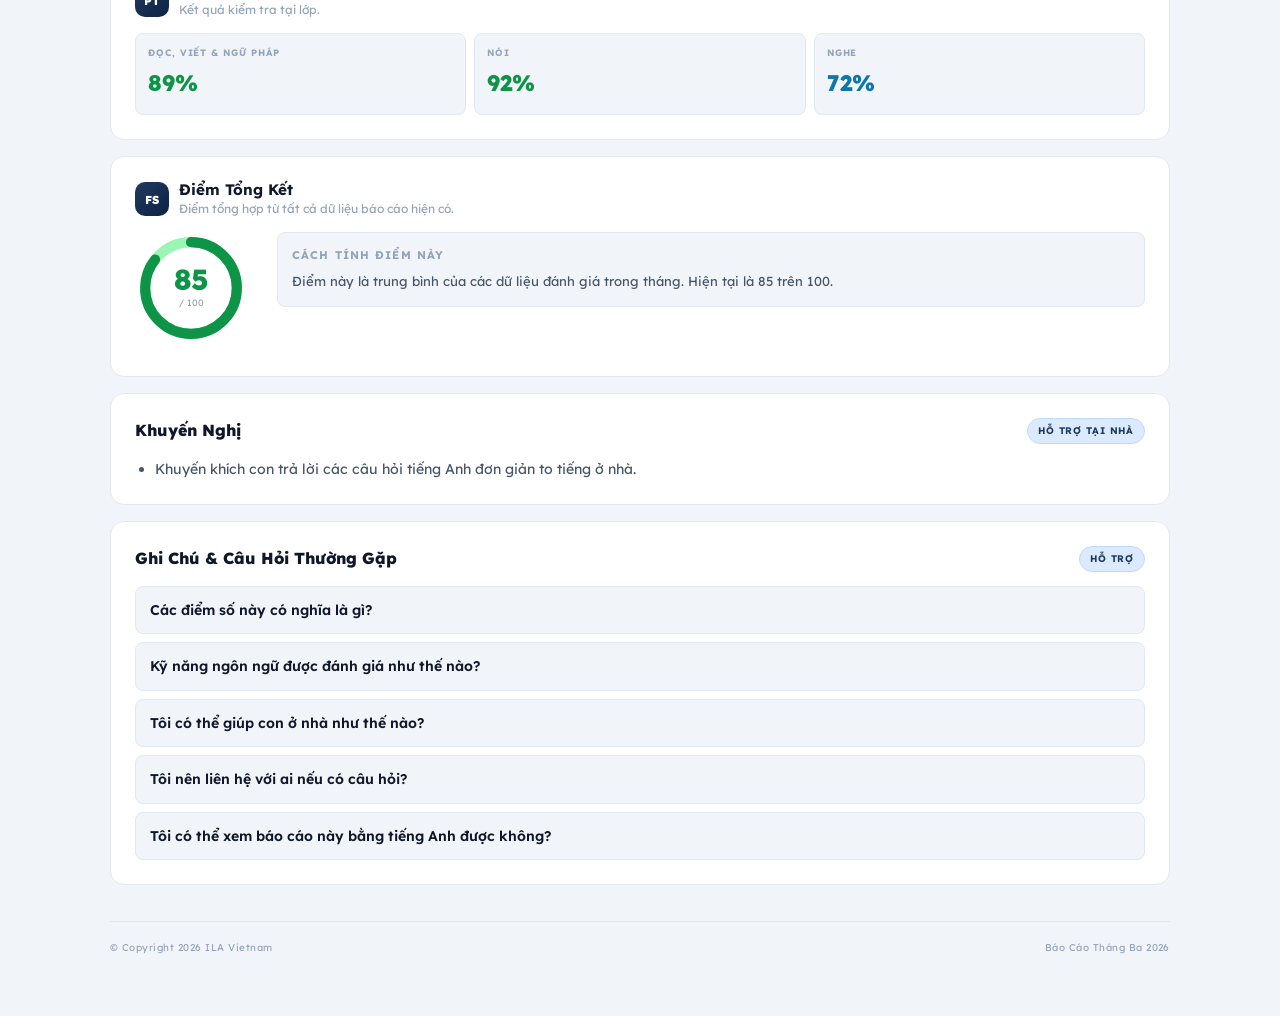
==== commit 4b6a6b10: "language option" ====
--- a/report.html
+++ b/report.html
@@ -1,9 +1,11 @@
 <!doctype html>
-<html lang="en">
+<html>
    <head>
       <meta charset="UTF-8" />
       <meta name="viewport" content="width=device-width, initial-scale=1.0" />
       <title>Monthly Report</title>
+      <!-- Set lang before CSS renders to avoid toggle flash -->
+      <script>document.documentElement.lang = localStorage.getItem('lang') || 'vn';</script>
       <link rel="preconnect" href="https://fonts.googleapis.com" />
       <link rel="preconnect" href="https://fonts.gstatic.com" crossorigin />
       <link href="https://fonts.googleapis.com/css2?family=Lexend:wght@300;400;500;600;700;800&display=swap" rel="stylesheet" />
@@ -21,7 +23,10 @@
                   </div>
                </div>
                <div class="header-top-right">
-                  <div class="period-badge">Monthly Report<br /><span id="hdr-period"></span></div>
+                  <button class="lang-toggle" type="button" onclick="toggleLang()" aria-label="Switch language">
+                     <span class="lang-opt" data-lang="vn">VN</span>
+                     <span class="lang-opt" data-lang="en">EN</span>
+                  </button>
                   <button class="share-btn" type="button" onclick="shareReport()" title="Share this report">
                      <svg viewBox="0 0 24 24" fill="none" stroke="currentColor" stroke-width="2" stroke-linecap="round" stroke-linejoin="round">
                         <circle cx="18" cy="5" r="3" />
@@ -30,7 +35,7 @@
                         <line x1="8.59" y1="13.51" x2="15.42" y2="17.49" />
                         <line x1="15.41" y1="6.51" x2="8.59" y2="10.49" />
                      </svg>
-                     Share
+                     <span data-i18n="shareBtn">Share</span>
                   </button>
                </div>
             </div>
@@ -42,7 +47,7 @@
                      <path d="M4 20c0-4 3.58-7 8-7s8 3 8 7" fill="white" opacity=".65" />
                   </svg>
                </div>
-               <div>
+               <div class="student-info">
                   <div class="student-name" id="hdr-name"></div>
                   <div class="hdr-course-container">
                      <span class="student-course" id="hdr-course"></span>
@@ -50,6 +55,7 @@
                      <span class="student-level" id="hdr-level"></span>
                   </div>
                </div>
+               <div class="period-badge"><span data-i18n="periodBadge">Monthly Report</span><br /><span id="hdr-period"></span></div>
             </div>
          </div>
       </header>
@@ -58,14 +64,14 @@
          <!-- ═══════════════ STAFF ═══════════════ -->
          <div class="staff-section" id="sec-staff">
             <div class="staff-heading">
-               <h2 class="sec-head-title">Instructors</h2>
+               <h2 class="sec-head-title" data-i18n="sectionInstructors">Instructors</h2>
             </div>
             <div class="staff-group" id="staff-teachers-group">
-               <span class="staff-label">Teachers</span>
+               <span class="staff-label" data-i18n="labelTeachers">Teachers</span>
                <div class="staff-names" id="staff-teachers"></div>
             </div>
             <div class="staff-group" id="staff-tas-group">
-               <span class="staff-label">Teaching Assistants</span>
+               <span class="staff-label" data-i18n="labelTAs">Teaching Assistants</span>
                <div class="staff-names" id="staff-tas"></div>
             </div>
          </div>
@@ -74,8 +80,8 @@
          <section class="feedback-section">
             <div class="feedback-card">
                <div class="feedback-header">
-                  <span class="feedback-title">Monthly Learning Summary</span>
-                  <span class="ai-badge">Summary</span>
+                  <span class="feedback-title" data-i18n="feedbackTitle">Monthly Learning Summary</span>
+                  <span class="ai-badge" data-i18n="feedbackBadge">Summary</span>
                </div>
                <div class="feedback-body">
                   <div class="feedback-block">
@@ -92,8 +98,8 @@
                <div class="module-head">
                   <div class="mod-icon">A</div>
                   <div>
-                     <h3>Attendance</h3>
-                     <p class="small-note">Regular attendance supports stronger progress.</p>
+                     <h3 data-i18n="attTitle">Attendance</h3>
+                     <p class="small-note" data-i18n="attNote">Regular attendance supports stronger progress.</p>
                   </div>
                </div>
                <div class="att-body">
@@ -113,10 +119,10 @@
                   <div class="mod-icon">L</div>
                   <div>
                      <div class="module-title-row">
-                        <h3>Language Skills</h3>
+                        <h3 data-i18n="langSkillsTitle">Language Skills</h3>
                         <button class="help-icon" type="button" onclick="openFaq('faq-lang-skills')" title="How are Language Skills assessed?">?</button>
                      </div>
-                     <p class="small-note">Based on Teacher Assessment in every lesson.</p>
+                     <p class="small-note" data-i18n="langSkillsNote">Based on Teacher Assessment in every lesson.</p>
                   </div>
                </div>
                <div class="skills-list" id="skills-list"></div>
@@ -127,15 +133,15 @@
                <div class="module-head">
                   <div class="mod-icon">HW</div>
                   <div>
-                     <h3>Homework</h3>
-                     <p class="small-note">Practice completed outside class.</p>
+                     <h3 data-i18n="hwTitle">Homework</h3>
+                     <p class="small-note" data-i18n="hwNote">Practice completed outside class.</p>
                   </div>
                </div>
                <div class="split two-col">
                   <div id="hw-donut-wrap"></div>
                   <div class="metric-stack">
-                     <div class="metric-item">Average score<strong id="hw-avg">—</strong></div>
-                     <div class="metric-item">Completion rate<strong id="hw-completion">—</strong></div>
+                     <div class="metric-item"><span data-i18n="hwAvgLabel">Average score</span><strong id="hw-avg">—</strong></div>
+                     <div class="metric-item"><span data-i18n="hwCompLabel">Completion rate</span><strong id="hw-completion">—</strong></div>
                      <p class="metric-note" id="hw-note"></p>
                   </div>
                </div>
@@ -146,15 +152,15 @@
                <div class="module-head">
                   <div class="mod-icon">V</div>
                   <div>
-                     <h3>Vocabulary</h3>
-                     <p class="small-note">Word practice outside of class.</p>
+                     <h3 data-i18n="vocabTitle">Vocabulary</h3>
+                     <p class="small-note" data-i18n="vocabNote">Word practice outside of class.</p>
                   </div>
                </div>
                <div class="split two-col">
                   <div id="vocab-donut-wrap"></div>
                   <div class="metric-stack">
-                     <div class="metric-item">Average score<strong id="vocab-avg">—</strong></div>
-                     <div class="metric-item">Completion rate<strong id="vocab-completion">—</strong></div>
+                     <div class="metric-item"><span data-i18n="vocabAvgLabel">Average score</span><strong id="vocab-avg">—</strong></div>
+                     <div class="metric-item"><span data-i18n="vocabCompLabel">Completion rate</span><strong id="vocab-completion">—</strong></div>
                      <p class="metric-note" id="vocab-note"></p>
                   </div>
                </div>
@@ -165,7 +171,7 @@
                <div class="module-head">
                   <div class="mod-icon">★</div>
                   <div>
-                     <h3>21st Century Skills</h3>
+                     <h3 data-i18n="pblTitle">21st Century Skills</h3>
                      <p class="small-note" id="pbl-dates-note"></p>
                   </div>
                </div>
@@ -177,7 +183,7 @@
                <div class="module-head">
                   <div class="mod-icon">C</div>
                   <div>
-                     <h3>Cambridge Practice Test</h3>
+                     <h3 data-i18n="cambridgeTitle">Cambridge Practice Test</h3>
                      <p class="small-note" id="cambridge-note"></p>
                   </div>
                </div>
@@ -189,8 +195,8 @@
                <div class="module-head">
                   <div class="mod-icon">PT</div>
                   <div>
-                     <h3>Progress Test</h3>
-                     <p class="small-note">Checkpoint results from in-class tests.</p>
+                     <h3 data-i18n="progressTitle">Progress Test</h3>
+                     <p class="small-note" data-i18n="progressNote">Checkpoint results from in-class tests.</p>
                   </div>
                </div>
                <div class="mini-grid" id="progress-grid"></div>
@@ -201,18 +207,15 @@
                <div class="module-head">
                   <div class="mod-icon">FS</div>
                   <div>
-                     <h3>Final Score</h3>
-                     <p class="small-note">A combined score based on all available report data.</p>
+                     <h3 data-i18n="finalTitle">Final Score</h3>
+                     <p class="small-note" data-i18n="finalSubNote">A combined score based on all available report data.</p>
                   </div>
                </div>
                <div class="split two-col">
                   <div id="final-donut-wrap"></div>
                   <div class="note-card">
-                     <strong>How this is calculated</strong>
-                     <span id="final-note"
-                        >This shows the overall English proficieny at the end of the course for this level. It includes results of Teacher assessment, homework, projects, and
-                        progress tests.</span
-                     >
+                     <strong data-i18n="finalCalcLabel">How this is calculated</strong>
+                     <span id="final-note"></span>
                   </div>
                </div>
             </article>
@@ -223,8 +226,8 @@
          <div class="section rise recommendations">
             <div class="card">
                <div class="sec-head">
-                  <h2 class="sec-head-title">Recommendations</h2>
-                  <div class="badge">At home support</div>
+                  <h2 class="sec-head-title" data-i18n="sectionRecommendations">Recommendations</h2>
+                  <div class="badge" data-i18n="recommendationsBadge">At home support</div>
                </div>
                <ul id="recommendations-list"></ul>
             </div>
@@ -234,38 +237,10 @@
          <div class="section rise">
             <div class="card">
                <div class="sec-head">
-                  <h2 class="sec-head-title">Notes &amp; FAQ</h2>
-                  <div class="badge">Help</div>
-               </div>
-               <details>
-                  <summary>What do these scores mean?</summary>
-                  <div class="faq-content">
-                     This report is designed to be easy to understand. Higher numbers and fuller charts indicate stronger performance or more completed practice. Sections that are
-                     missing simply have no data available for this month.
-                  </div>
-               </details>
-               <details id="faq-lang-skills">
-                  <summary>How are Language Skills assessed?</summary>
-                  <div class="faq-content">
-                     Language Skills are based on the Teacher's assessment in every lesson. They reflect the student's current performance in class and are a key factor in
-                     determining their overall course progress. A score of 3 or above indicates the student is meeting expectations for their level, while scores of 1–2 suggest
-                     areas where additional focus and practice may be needed.
-                  </div>
-               </details>
-               <details>
-                  <summary>How can I help at home?</summary>
-                  <div class="faq-content">
-                     Encourage short and regular English practice. Even 5–10 minutes a few times each week can help build confidence and improve long-term progress.
-                  </div>
-               </details>
-               <details>
-                  <summary>Who should I contact if I have questions?</summary>
-                  <div class="faq-content">Please reach out to your child's Teaching Assistant or your Admissions Officer at your center.</div>
-               </details>
-               <details>
-                  <summary>Can I view this report in English / Tôi có thể xem báo cáo này bằng tiếng Việt được không?</summary>
-                  <div class="faq-content">Yes. Change your Profile settings to whichever language you prefer.</div>
-               </details>
+                  <h2 class="sec-head-title" data-i18n="sectionFaq">Notes &amp; FAQ</h2>
+                  <div class="badge" data-i18n="faqBadge">Help</div>
+               </div>
+               <div id="faq-list"></div>
             </div>
          </div>
 
@@ -277,6 +252,7 @@
       </div>
       <!-- /page -->
 
+      <script src="scripts/strings.js"></script>
       <script src="scripts/script.js"></script>
    </body>
 </html>
--- a/styles/style.css
+++ b/styles/style.css
@@ -56,6 +56,11 @@
    color: var(--ink);
    line-height: 1.6;
    padding-bottom: 60px;
+   opacity: 0;
+   transition: opacity 0.3s ease;
+}
+body.loaded {
+   opacity: 1;
 }
 
 /* ── ANIMATIONS ─────────────────────────────── */
@@ -228,6 +233,47 @@
    height: 14px;
    flex-shrink: 0;
 }
+
+/* Language toggle — segmented pill */
+.lang-toggle {
+   display: flex;
+   align-items: center;
+   height: 30px;
+   padding: 3px;
+   gap: 2px;
+   border-radius: 99px;
+   border: 1.5px solid rgba(255, 255, 255, 0.35);
+   background: rgba(255, 255, 255, 0.12);
+   cursor: pointer;
+   flex-shrink: 0;
+   font-family: var(--font);
+}
+.lang-toggle:hover {
+   border-color: rgba(255, 255, 255, 0.55);
+}
+.lang-opt {
+   display: flex;
+   align-items: center;
+   justify-content: center;
+   padding: 0 8px;
+   height: 100%;
+   border-radius: 99px;
+   font-size: 0.68rem;
+   font-weight: 700;
+   letter-spacing: 0.06em;
+   color: rgba(255, 255, 255, 0.5);
+   transition:
+      background 0.2s,
+      color 0.2s;
+   user-select: none;
+}
+/* Active side driven by html[lang] — no JS needed */
+html[lang="en"] .lang-toggle [data-lang="en"],
+html[lang="vn"] .lang-toggle [data-lang="vn"] {
+   background: #fff;
+   color: var(--header-a);
+}
+
 .period-badge {
    font-size: 0.65rem;
    font-weight: 600;
@@ -236,6 +282,7 @@
    opacity: 0.6;
    text-align: right;
    line-height: 1.8;
+   flex-shrink: 0;
 }
 
 .header-student {
@@ -244,6 +291,10 @@
    gap: 14px;
    padding-top: 18px;
    border-top: 1px solid rgba(255, 255, 255, 0.12);
+}
+.student-info {
+   flex: 1;
+   min-width: 0;
 }
 .avatar {
    width: 60px;
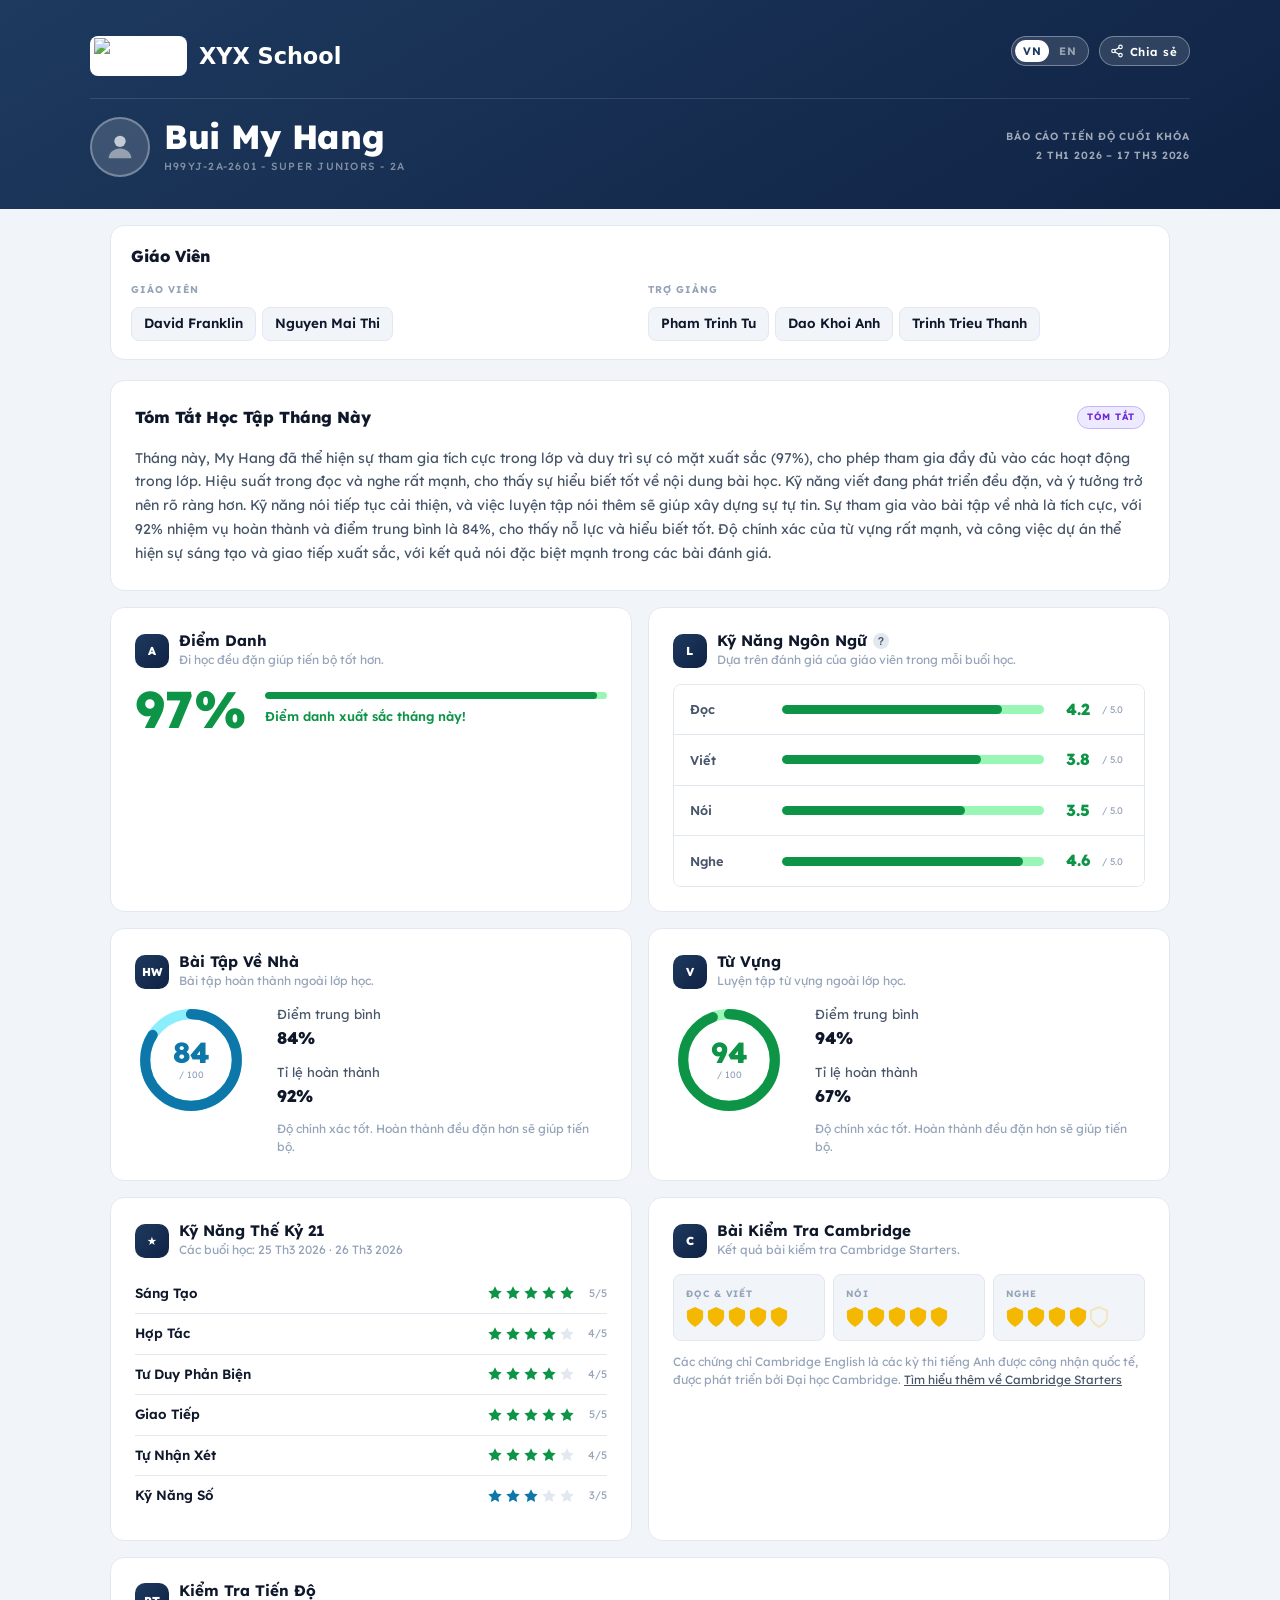
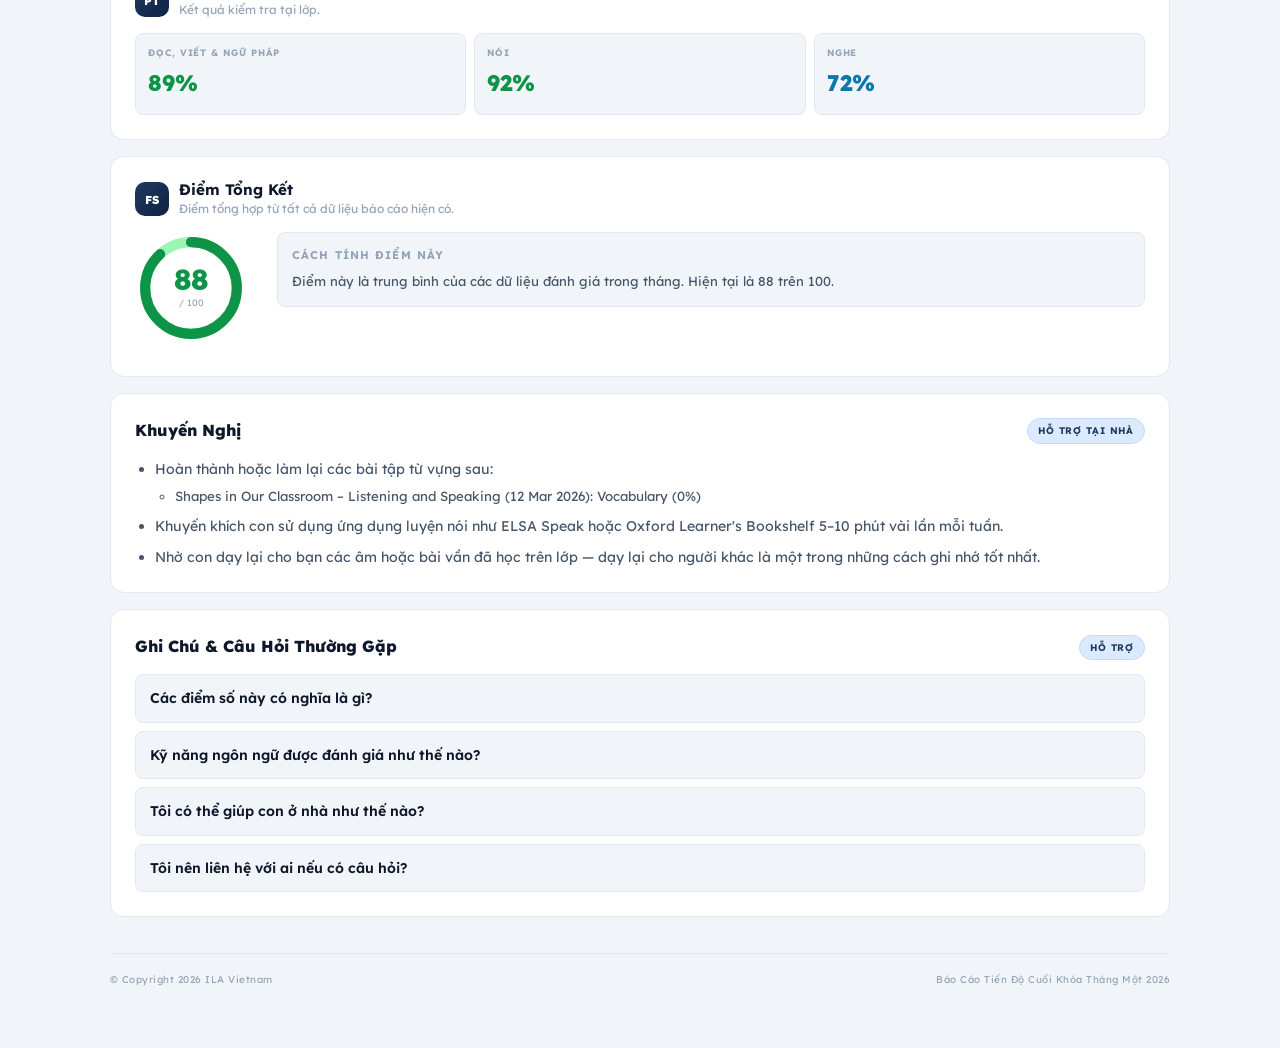
==== commit f95dc3a7: "more updates to design" ====
--- a/report.html
+++ b/report.html
@@ -188,6 +188,7 @@
                   </div>
                </div>
                <div class="mini-grid" id="cambridge-grid"></div>
+               <p class="cambridge-info-text" id="cambridge-info"></p>
             </article>
 
             <!-- PROGRESS TEST -->
--- a/styles/style.css
+++ b/styles/style.css
@@ -1,4 +1,4 @@
-/* ── TOKENS ─────────────────────────────────────── */
+/* ── TOKENS ──────────────────────────────────────────────── */
 :root {
    --font: "Lexend", system-ui, sans-serif;
    --bg: #f1f5f9;
@@ -233,6 +233,20 @@
    height: 14px;
    flex-shrink: 0;
 }
+/* Ghost-text trick: ::after holds the longest translation invisibly,
+   so the button width never changes when the language toggles.
+   "Chia sẻ" is longer than "Share", so that's the reserved width. */
+.share-btn span {
+   display: inline-grid;
+}
+.share-btn span::after {
+   content: "Chia sẻ";
+   height: 0;
+   visibility: hidden;
+   overflow: hidden;
+   user-select: none;
+   pointer-events: none;
+}
 
 /* Language toggle — segmented pill */
 .lang-toggle {
@@ -706,6 +720,51 @@
 .mini-value {
    font-size: 1.4rem;
    font-weight: 800;
+}
+.mini-shields {
+   display: flex;
+   gap: 3px;
+   margin-top: 4px;
+   align-items: center;
+}
+.shield-icon {
+   width: 18px;
+   height: 22px;
+   flex-shrink: 0;
+   color: #f5b800;
+}
+.cambridge-ce-row {
+   display: flex;
+   align-items: baseline;
+   gap: 8px;
+   margin-top: 4px;
+}
+.cambridge-ce-score {
+   font-size: 1.6rem;
+   font-weight: 800;
+   line-height: 1;
+}
+.cambridge-cefr-badge {
+   font-size: 0.7rem;
+   font-weight: 700;
+   padding: 2px 8px;
+   border-radius: 20px;
+   background: var(--border);
+   color: var(--ink-1);
+   letter-spacing: 0.05em;
+}
+.cambridge-info-text {
+   margin-top: 12px;
+   font-size: 0.75rem;
+   color: var(--ink-3);
+   line-height: 1.5;
+}
+.cambridge-info-text a {
+   color: var(--ink-2);
+   text-decoration: underline;
+}
+.shield-off {
+   opacity: 0.25;
 }
 
 /* ── NOTE CARD (final score) ────────────────── */
@@ -879,7 +938,64 @@
    letter-spacing: 0.05em;
 }
 
+/* ── USER SELECT ─────────────────────────────── */
+/* Disable accidental text selection on UI chrome */
+.header,
+.module-head,
+.staff-section,
+.card > :not(.feedback-body):not(.recommendations-list):not(.faq-content),
+.att-msg,
+.period-badge,
+.footer,
+.lang-toggle,
+.share-btn,
+.ai-badge,
+.staff-label,
+.staff-name,
+.donut-wrap,
+.skill-row,
+.pbl-row,
+.mini-card,
+.note-card,
+.meta-item,
+.header-meta {
+   user-select: none;
+}
+
+/* Keep copyable content selectable */
+.feedback-block p,
+.recommendations-list,
+.faq-content {
+   user-select: text;
+}
+
 /* ── RESPONSIVE ─────────────────────────────── */
+@media (max-width: 519px) {
+   /* Header top: brand on row 1, controls on row 2 */
+   .header-top {
+      flex-wrap: wrap;
+      gap: 10px 12px;
+   }
+   .brand {
+      flex: 1 0 100%;
+   }
+   .header-top-right {
+      margin-left: auto;
+   }
+
+   /* Header student: info on row 1, period badge on row 2 */
+   .header-student {
+      flex-wrap: wrap;
+   }
+   .period-badge {
+      flex-basis: 100%;
+      text-align: left;
+      border-top: 1px solid rgba(255, 255, 255, 0.1);
+      padding-top: 10px;
+      margin-top: 2px;
+   }
+}
+
 @media (min-width: 420px) {
    .header-meta {
       grid-template-columns: repeat(4, 1fr);
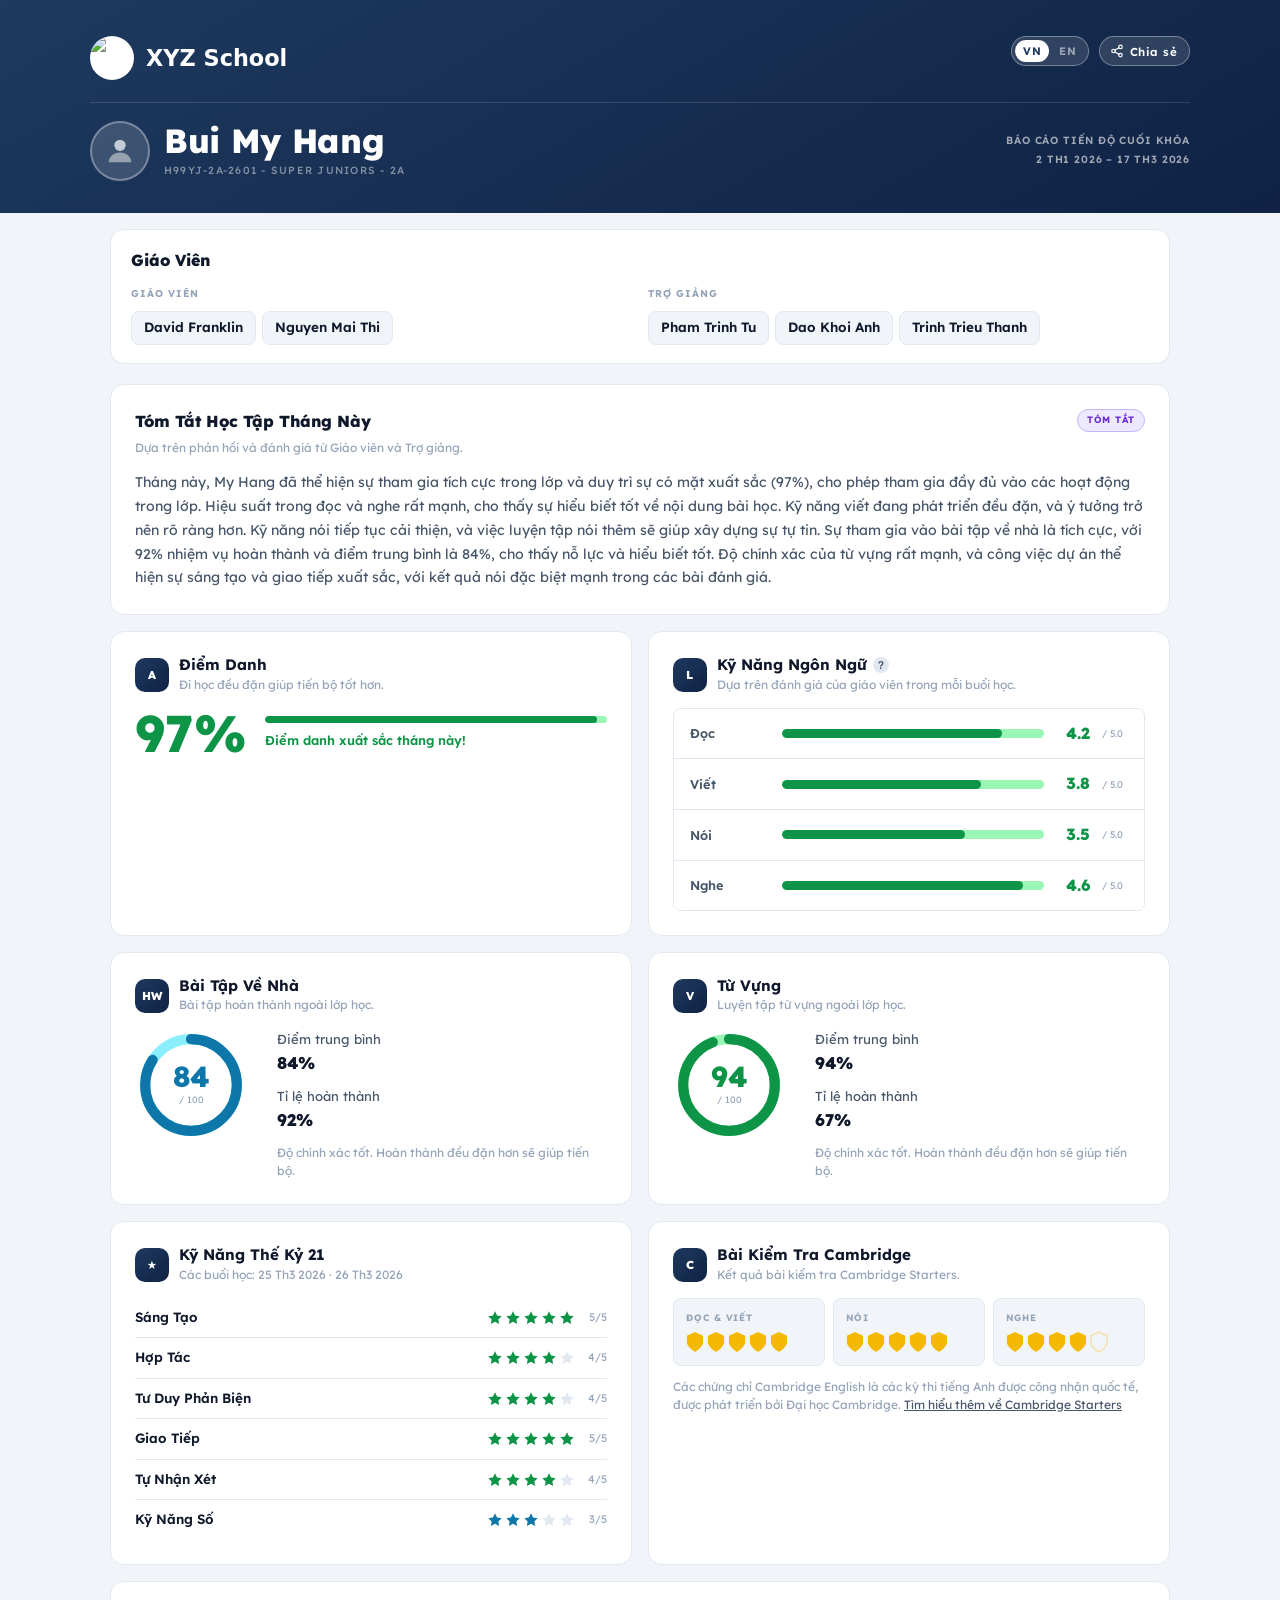
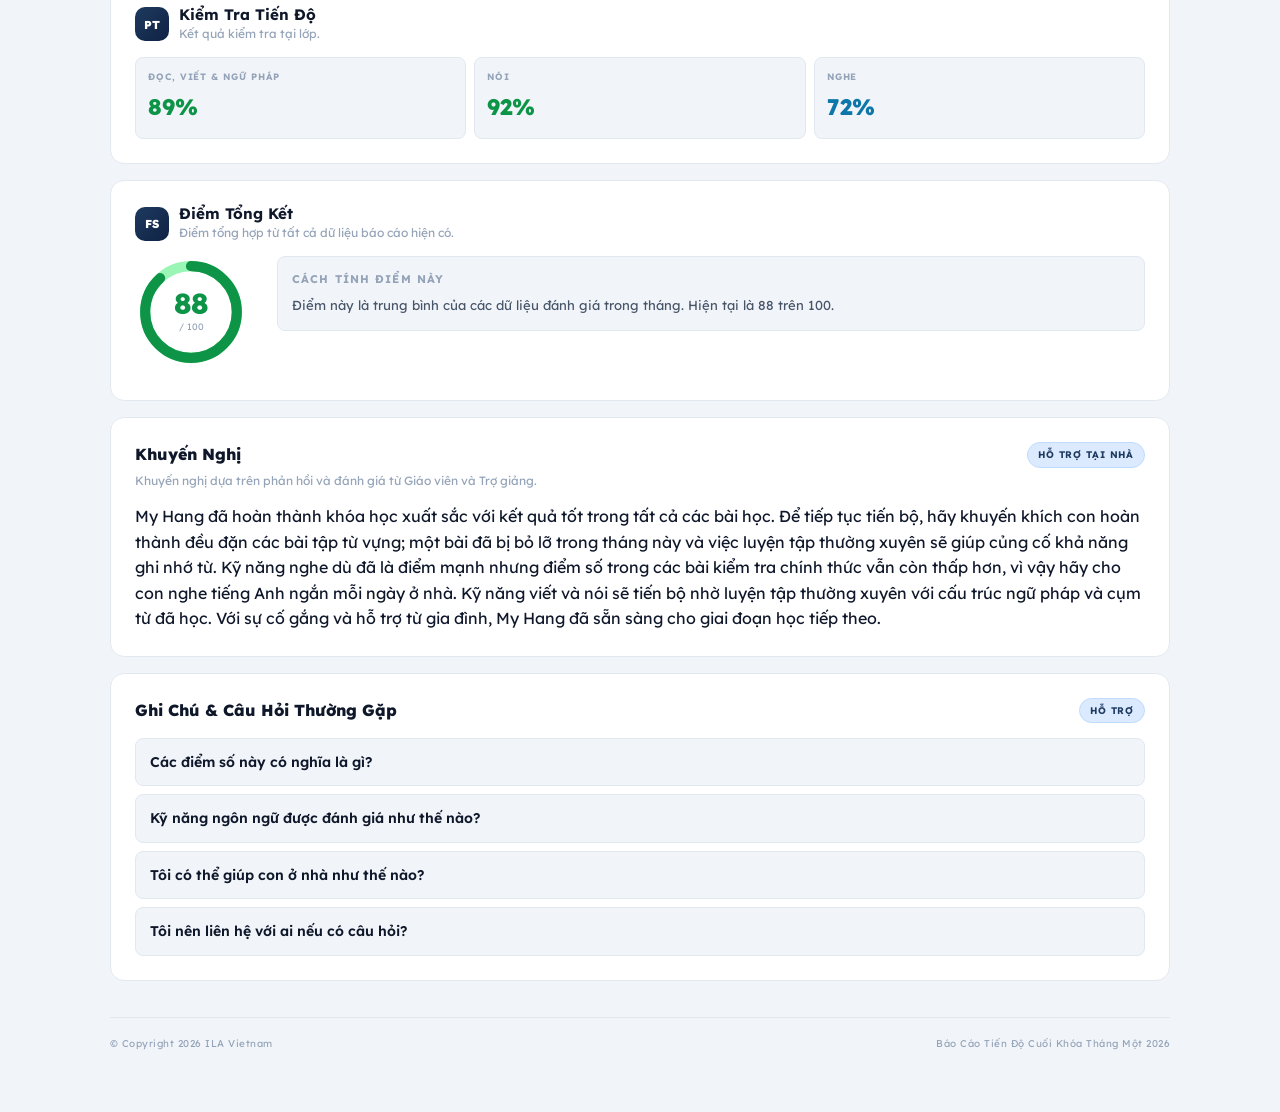
==== commit 0c131c43: "build 1.0.1" ====
--- a/report.html
+++ b/report.html
@@ -5,7 +5,9 @@
       <meta name="viewport" content="width=device-width, initial-scale=1.0" />
       <title>Monthly Report</title>
       <!-- Set lang before CSS renders to avoid toggle flash -->
-      <script>document.documentElement.lang = localStorage.getItem('lang') || 'vn';</script>
+      <script>
+         document.documentElement.lang = localStorage.getItem("lang") || "vn";
+      </script>
       <link rel="preconnect" href="https://fonts.googleapis.com" />
       <link rel="preconnect" href="https://fonts.gstatic.com" crossorigin />
       <link href="https://fonts.googleapis.com/css2?family=Lexend:wght@300;400;500;600;700;800&display=swap" rel="stylesheet" />
@@ -19,7 +21,7 @@
                <div class="brand">
                   <div class="brand-mark"><img src="https://placehold.co/50x50/FFFFFF/333?text=Logo" alt="ILA Logo" /></div>
                   <div>
-                     <div class="brand-name">XYX School</div>
+                     <div class="brand-name">XYZ School</div>
                   </div>
                </div>
                <div class="header-top-right">
@@ -80,7 +82,10 @@
          <section class="feedback-section">
             <div class="feedback-card">
                <div class="feedback-header">
-                  <span class="feedback-title" data-i18n="feedbackTitle">Monthly Learning Summary</span>
+                  <div>
+                     <span class="feedback-title" data-i18n="feedbackTitle">Monthly Learning Summary</span>
+                     <p class="small-note" data-i18n="feedbackSubtitle">Based on Teacher and Teaching Assistant feedback and assessments.</p>
+                  </div>
                   <span class="ai-badge" data-i18n="feedbackBadge">Summary</span>
                </div>
                <div class="feedback-body">
@@ -227,10 +232,14 @@
          <div class="section rise recommendations">
             <div class="card">
                <div class="sec-head">
-                  <h2 class="sec-head-title" data-i18n="sectionRecommendations">Recommendations</h2>
-                  <div class="badge" data-i18n="recommendationsBadge">At home support</div>
-               </div>
-               <ul id="recommendations-list"></ul>
+                  <div>
+                     <h2 class="sec-head-title" data-i18n="sectionRecommendations">Recommendations</h2>
+                     <p class="small-note" data-i18n="recommendationsSubtitle">Recommendations from Teacher and Teaching Assistant Feedback and Assessments.</p>
+                  </div>
+                  <div class="badge" data-i18n="recommendationsBadge">Learning Plan</div>
+               </div>
+               <!-- <ul id="recommendations-list"></ul> -->
+               <p id="ai-recommendations"></p>
             </div>
          </div>
 
--- a/styles/style.css
+++ b/styles/style.css
@@ -160,19 +160,18 @@
 }
 
 .brand-mark {
-   height: 40px;
-   width: auto;
-   border-radius: 8px;
+   width: 44px;
+   height: 44px;
+   border-radius: 50%;
    background: #fff;
-   padding: 8px 4px;
-   display: flex;
-   align-items: center;
+   padding: 0;
    flex-shrink: 0;
    overflow: hidden;
 }
 .brand-mark img {
-   height: 36px;
-   width: auto;
+   width: 100%;
+   height: 100%;
+   object-fit: cover;
    display: block;
 }
 .brand-name {
@@ -403,10 +402,13 @@
 /* ── SECTION HEAD (with badge) ──────────────── */
 .sec-head {
    display: flex;
-   align-items: center;
+   align-items: flex-start;
    justify-content: space-between;
    gap: 12px;
    margin-bottom: 14px;
+}
+.sec-head .small-note {
+   margin-top: 3px;
 }
 .sec-head-title {
    font-size: 1rem;
@@ -876,10 +878,13 @@
 }
 .feedback-header {
    display: flex;
-   align-items: center;
+   align-items: flex-start;
    justify-content: space-between;
    gap: 12px;
-   margin-bottom: 16px;
+   margin-bottom: 14px;
+}
+.feedback-header .small-note {
+   margin-top: 3px;
 }
 .feedback-title {
    font-size: 1rem;
